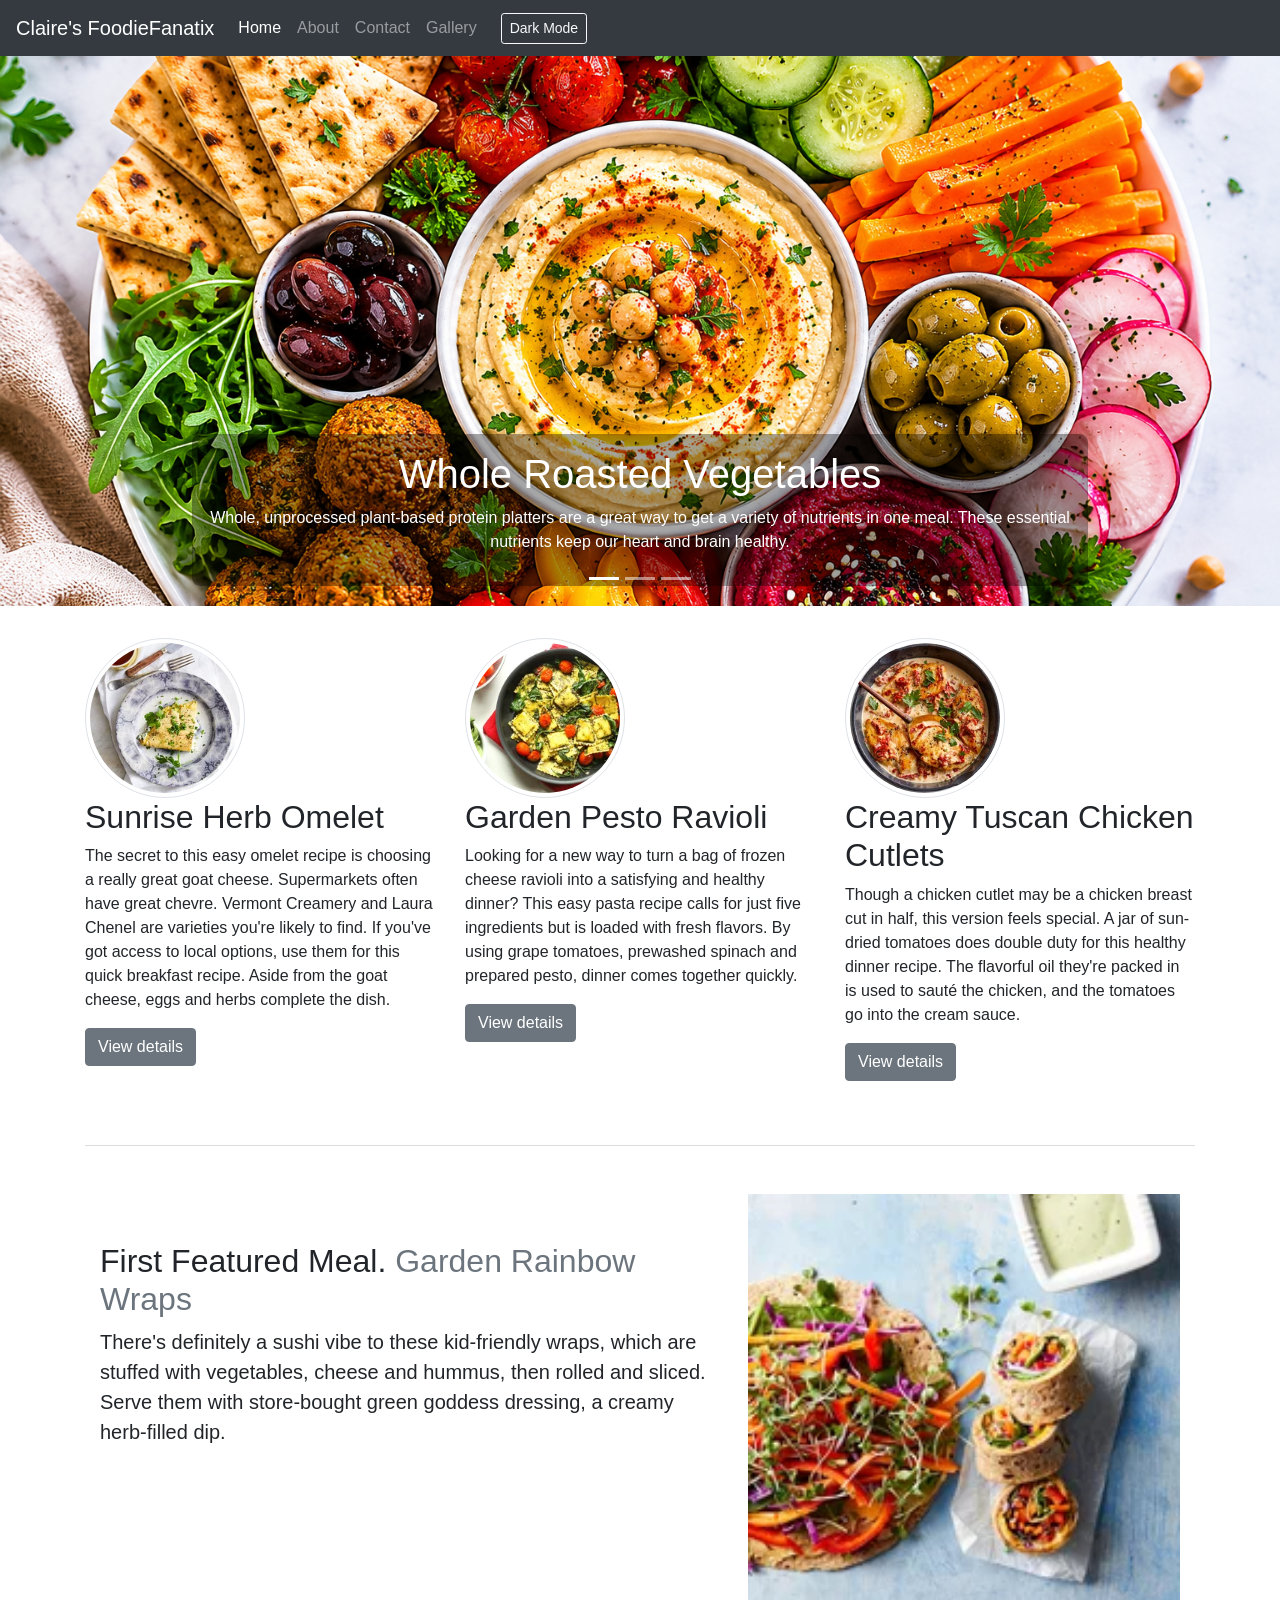
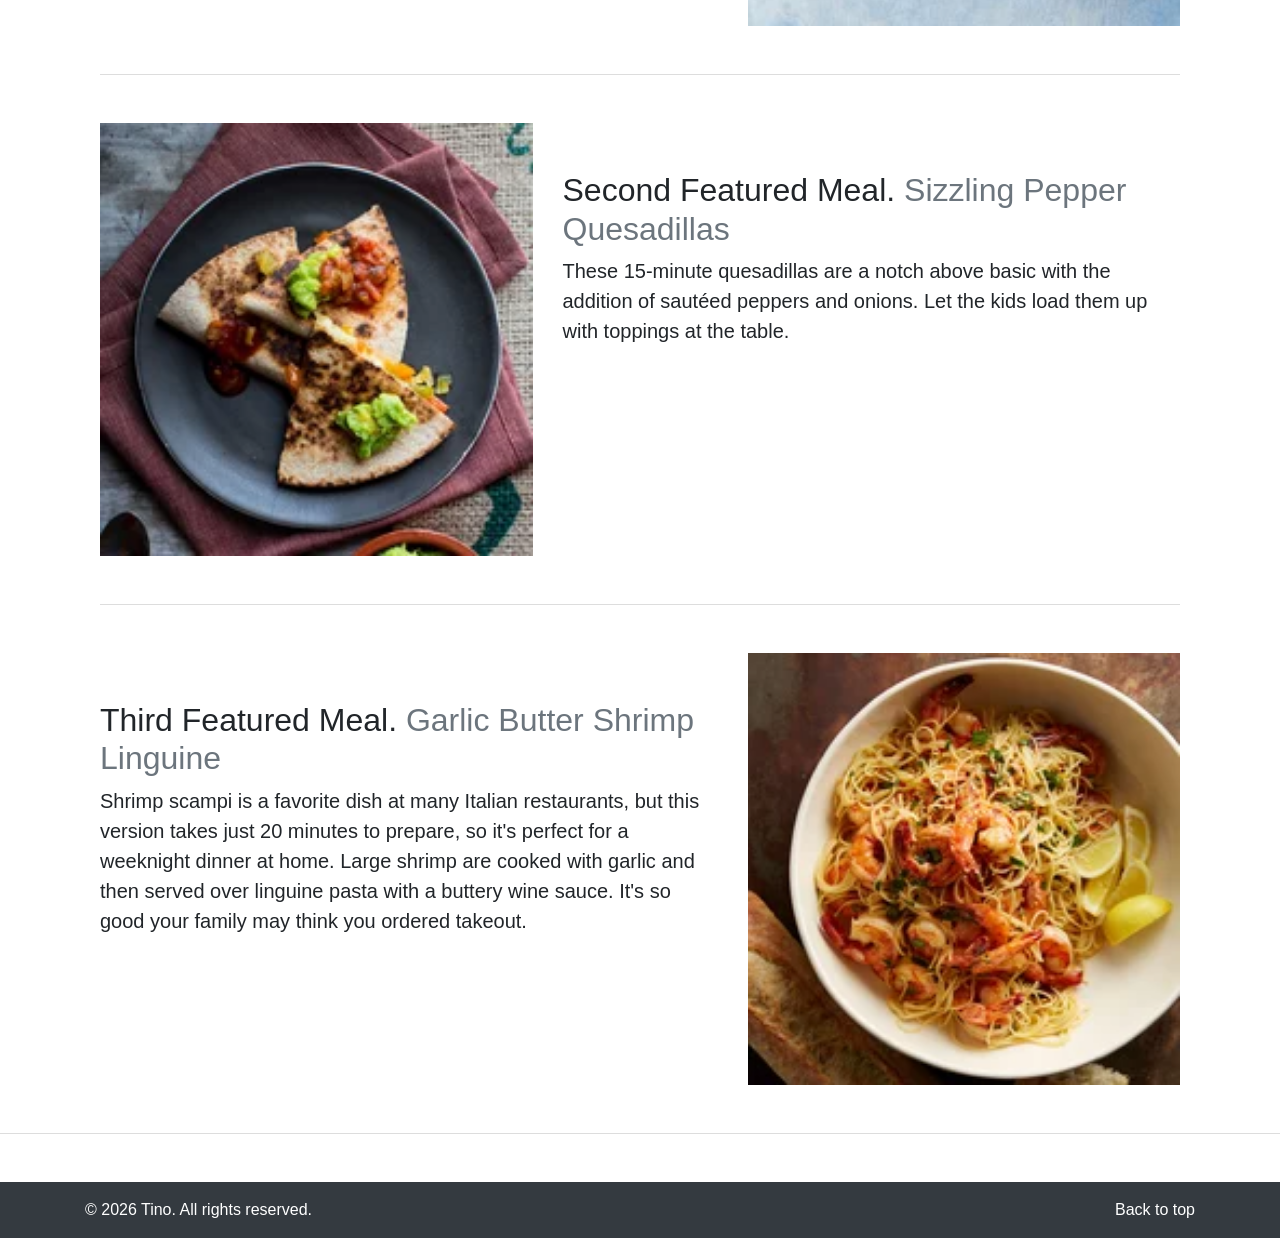
==== index.html @ 899d4d93 "added project files" ====
<!DOCTYPE html>
<html lang="en">
<head>
  <meta charset="utf-8">
  <meta name="viewport" content="width=device-width, initial-scale=1, shrink-to-fit=no">
  <title>FoodieFanatix</title>
  <link rel="stylesheet" href="css/bootstrap.min.css">
  <link rel="stylesheet" href="css/custom.css">
</head>
<body>
  <header>
    <nav class="navbar navbar-expand-lg navbar-dark bg-dark">
      <a href="index.html" class="navbar-brand">Claire's FoodieFanatix</a>

      <button
        class="navbar-toggler"
        type="button"
        data-toggle="collapse"
        data-target="#navbar"
        aria-controls="navbar"
        aria-expanded="false"
        aria-label="Toggle navigation"
      >
        <span class="navbar-toggler-icon"></span>
      </button>

      <div class="collapse navbar-collapse" id="navbar">
        <div class="navbar-nav">
          <a href="index.html" class="nav-item nav-link active">Home</a>
          <a href="about.html" class="nav-item nav-link">About</a>
          <a href="contact.html" class="nav-item nav-link">Contact</a>
          <a href="gallery.html" class="nav-item nav-link">Gallery</a>
        </div>

        <button id="darkModeToggle" class="btn btn-outline-light btn-sm ml-lg-3 mt-2 mt-lg-0" type="button">
          Dark Mode
        </button>
      </div>
    </nav>
  </header>

  <main>
    <div id="carouselImg" class="carousel slide carouselImg" data-ride="carousel">
      <ol class="carousel-indicators">
        <li data-target="#carouselImg" data-slide-to="0" class="active"></li>
        <li data-target="#carouselImg" data-slide-to="1"></li>
        <li data-target="#carouselImg" data-slide-to="2"></li>
      </ol>

      <div class="carousel-inner text-center">
        <div class="carousel-item active">
          <img src="img/tino platter vegan.png" width="300" height="550" class="d-block w-100" alt="Whole roasted vegetables platter">
          <div class="carousel-caption">
            <h1>Whole Roasted Vegetables</h1>
            <p>
              Whole, unprocessed plant-based protein platters are a great way to get a variety of nutrients in one meal.
              These essential nutrients keep our heart and brain healthy.
            </p>
          </div>
        </div>

        <div class="carousel-item">
          <img src="img/ella-olsson.jpg" width="300" height="550" class="d-block w-100" alt="Pumpkin seeds dish">
          <div class="carousel-caption">
            <h1>Pumpkin Seed</h1>
            <p>
              Pumpkin seeds are a popular snack and ingredient in various dishes. They are considered healthy due to
              their high protein content and essential nutrients.
            </p>
          </div>
        </div>

        <div class="carousel-item">
          <img src="img/annania vegan platter.jpg" width="300" height="550" class="d-block w-100" alt="AvoBean vegan platter">
          <div class="carousel-caption">
            <h1>AvoBean Vegan Platter</h1>
            <p>
              AvoBean Vegan Platter is a dish of roasted vegetables and plant-based protein, providing a nutritious
              and delicious meal option.
            </p>
          </div>
        </div>
      </div>
    </div>

    <div class="container team">
      <div class="row">
        <div class="col-lg-4">
          <img src="img/meal H 0 (6).webp" class="img-thumbnail rounded-circle" width="160" alt="Sunrise herb omelet">
          <h2>Sunrise Herb Omelet</h2>
          <p>
            The secret to this easy omelet recipe is choosing a really great goat cheese. Supermarkets often have great
            chevre. Vermont Creamery and Laura Chenel are varieties you're likely to find. If you've got access to local
            options, use them for this quick breakfast recipe. Aside from the goat cheese, eggs and herbs complete the dish.
          </p>
          <p><a href="#" class="btn btn-secondary" role="button">View details</a></p>
        </div>

        <div class="col-lg-4">
          <img src="img/meal H 0 (2).webp" class="img-thumbnail rounded-circle" width="160" alt="Garden pesto ravioli">
          <h2>Garden Pesto Ravioli</h2>
          <p>
            Looking for a new way to turn a bag of frozen cheese ravioli into a satisfying and healthy dinner? This easy
            pasta recipe calls for just five ingredients but is loaded with fresh flavors. By using grape tomatoes,
            prewashed spinach and prepared pesto, dinner comes together quickly.
          </p>
          <p><a href="#" class="btn btn-secondary" role="button">View details</a></p>
        </div>

        <div class="col-lg-4">
          <img src="img/meal H 0 (1).webp" class="img-thumbnail rounded-circle" width="160" alt="Creamy Tuscan chicken cutlets">
          <h2>Creamy Tuscan Chicken Cutlets</h2>
          <p>
            Though a chicken cutlet may be a chicken breast cut in half, this version feels special. A jar of sun-dried
            tomatoes does double duty for this healthy dinner recipe. The flavorful oil they're packed in is used to
            sauté the chicken, and the tomatoes go into the cream sauce.
          </p>
          <p><a href="#" class="btn btn-secondary" role="button">View details</a></p>
        </div>
      </div>

      <hr class="section-divider">

      <div class="container">
        <div class="row">
          <div class="col-md-7">
            <h2 class="feature-heading">First Featured Meal. <span class="text-muted">Garden Rainbow Wraps</span></h2>
            <p class="lead">
              There's definitely a sushi vibe to these kid-friendly wraps, which are stuffed with vegetables, cheese
              and hummus, then rolled and sliced. Serve them with store-bought green goddess dressing, a creamy
              herb-filled dip.
            </p>
          </div>
          <div class="col-md-5">
            <img src="img/meal H 0 (5).webp" width="100%" class="bd-placeholder-img bd-placeholder-img-lg img-fluid mx-auto" alt="Garden rainbow wraps">
          </div>
        </div>

        <hr class="section-divider">

        <div class="row">
          <div class="col-md-7 order-md-2">
            <h2 class="feature-heading">Second Featured Meal. <span class="text-muted">Sizzling Pepper Quesadillas</span></h2>
            <p class="lead">
              These 15-minute quesadillas are a notch above basic with the addition of sautéed peppers and onions.
              Let the kids load them up with toppings at the table.
            </p>
          </div>
          <div class="col-md-5 order-md-1">
            <img src="img/meal H 0 (7).webp" width="100%" class="bd-placeholder-img bd-placeholder-img-lg img-fluid mx-auto" alt="Sizzling pepper quesadillas">
          </div>
        </div>

        <hr class="section-divider">

        <div class="row">
          <div class="col-md-7">
            <h2 class="feature-heading">Third Featured Meal. <span class="text-muted">Garlic Butter Shrimp Linguine</span></h2>
            <p class="lead">
              Shrimp scampi is a favorite dish at many Italian restaurants, but this version takes just 20 minutes to
              prepare, so it's perfect for a weeknight dinner at home. Large shrimp are cooked with garlic and then
              served over linguine pasta with a buttery wine sauce. It's so good your family may think you ordered takeout.
            </p>
          </div>
          <div class="col-md-5">
            <img src="img/meal H 0 (3).webp" width="100%" class="bd-placeholder-img bd-placeholder-img-lg img-fluid mx-auto" alt="Garlic butter shrimp linguine">
          </div>
        </div>
      </div>
    </div>

    <hr class="section-divider">

    <footer class="footer-section bg-dark text-white py-3">
      <div class="container">
        <p class="float-right"><a href="#" class="text-white">Back to top</a></p>
        <p class="mb-0">&copy; 2026 Tino. All rights reserved.</p>
      </div>
    </footer>
  </main>

  <script src="js/jquery-3.6.0.min.js"></script>
  <script src="js/bootstrap.min.js"></script>
  <script>
    const toggleButton = document.getElementById("darkModeToggle");
    const body = document.body;

    if (localStorage.getItem("darkMode") === "enabled") {
      body.classList.add("dark-mode");
      toggleButton.textContent = "Light Mode";
    } else {
      toggleButton.textContent = "Dark Mode";
    }

    toggleButton.addEventListener("click", function () {
      body.classList.toggle("dark-mode");

      if (body.classList.contains("dark-mode")) {
        localStorage.setItem("darkMode", "enabled");
        toggleButton.textContent = "Light Mode";
      } else {
        localStorage.setItem("darkMode", "disabled");
        toggleButton.textContent = "Dark Mode";
      }
    });
  </script>
</body>
</html>
---- css/custom.css ----
body {
  transition: background-color 0.3s ease, color 0.3s ease;
}

.navbar,
.footer-section,
.carousel-caption,
.form-control,
.btn,
.img-thumbnail,
.card,
section,
main {
  transition: all 0.3s ease;
}

/* General spacing */
.team {
  margin-top: 2rem;
  margin-bottom: 2rem;
}

.section-divider {
  margin: 3rem 0;
  border-top: 1px solid #ddd;
}

.feature-heading {
  margin-top: 3rem;
  font-weight: 400;
}

.carouselImg img {
  object-fit: cover;
}

.carousel-caption {
  background: rgba(0, 0, 0, 0.35);
  border-radius: 8px;
  padding: 1rem;
}

/* Dark mode base */
body.dark-mode {
  background-color: #121212;
  color: #f1f1f1;
}

/* Text */
body.dark-mode h1,
body.dark-mode h2,
body.dark-mode h3,
body.dark-mode h4,
body.dark-mode h5,
body.dark-mode h6,
body.dark-mode p,
body.dark-mode li,
body.dark-mode label,
body.dark-mode span,
body.dark-mode small {
  color: #f1f1f1;
}

body.dark-mode .text-muted {
  color: #c9c9c9 !important;
}

body.dark-mode a {
  color: #9ecbff;
}

body.dark-mode a:hover {
  color: #c7e0ff;
  text-decoration: none;
}

/* Navbar */
body.dark-mode .navbar {
  background-color: #000 !important;
}

body.dark-mode .navbar-brand,
body.dark-mode .nav-link {
  color: #f1f1f1 !important;
}

body.dark-mode .nav-link.active {
  color: #9ecbff !important;
}

/* Main sections */
body.dark-mode main,
body.dark-mode .container,
body.dark-mode .row,
body.dark-mode #page,
body.dark-mode #content {
  background-color: transparent;
  color: inherit;
}

/* Carousel */
body.dark-mode .carousel-caption {
  background: rgba(0, 0, 0, 0.6);
}

/* Images */
body.dark-mode .img-thumbnail {
  background-color: #1e1e1e;
  border-color: #444;
}

/* Buttons */
body.dark-mode .btn-outline-light {
  color: #fff;
  border-color: #fff;
}

body.dark-mode .btn-outline-light:hover {
  background-color: #fff;
  color: #000;
}

body.dark-mode .btn-secondary {
  background-color: #444;
  border-color: #444;
  color: #fff;
}

body.dark-mode .btn-secondary:hover {
  background-color: #5a5a5a;
  border-color: #5a5a5a;
}

/* Horizontal lines */
body.dark-mode hr,
body.dark-mode .section-divider {
  border-color: #444;
}

/* Footer */
body.dark-mode .footer-section {
  background-color: #000 !important;
  color: #f1f1f1;
}

body.dark-mode .footer-section a {
  color: #f1f1f1;
}

/* Contact form */
body.dark-mode .form-control,
body.dark-mode input,
body.dark-mode textarea,
body.dark-mode select {
  background-color: #1e1e1e;
  color: #f1f1f1;
  border: 1px solid #555;
}

body.dark-mode .form-control::placeholder,
body.dark-mode input::placeholder,
body.dark-mode textarea::placeholder {
  color: #bdbdbd;
}

body.dark-mode .form-control:focus,
body.dark-mode input:focus,
body.dark-mode textarea:focus,
body.dark-mode select:focus {
  background-color: #1e1e1e;
  color: #f1f1f1;
  border-color: #888;
  box-shadow: 0 0 0 0.2rem rgba(255, 255, 255, 0.08);
}


#galleryCarousel img {
  object-fit: cover;
}

.meal img,
#grid img {
  margin: 6px;
  border-radius: 8px;
}
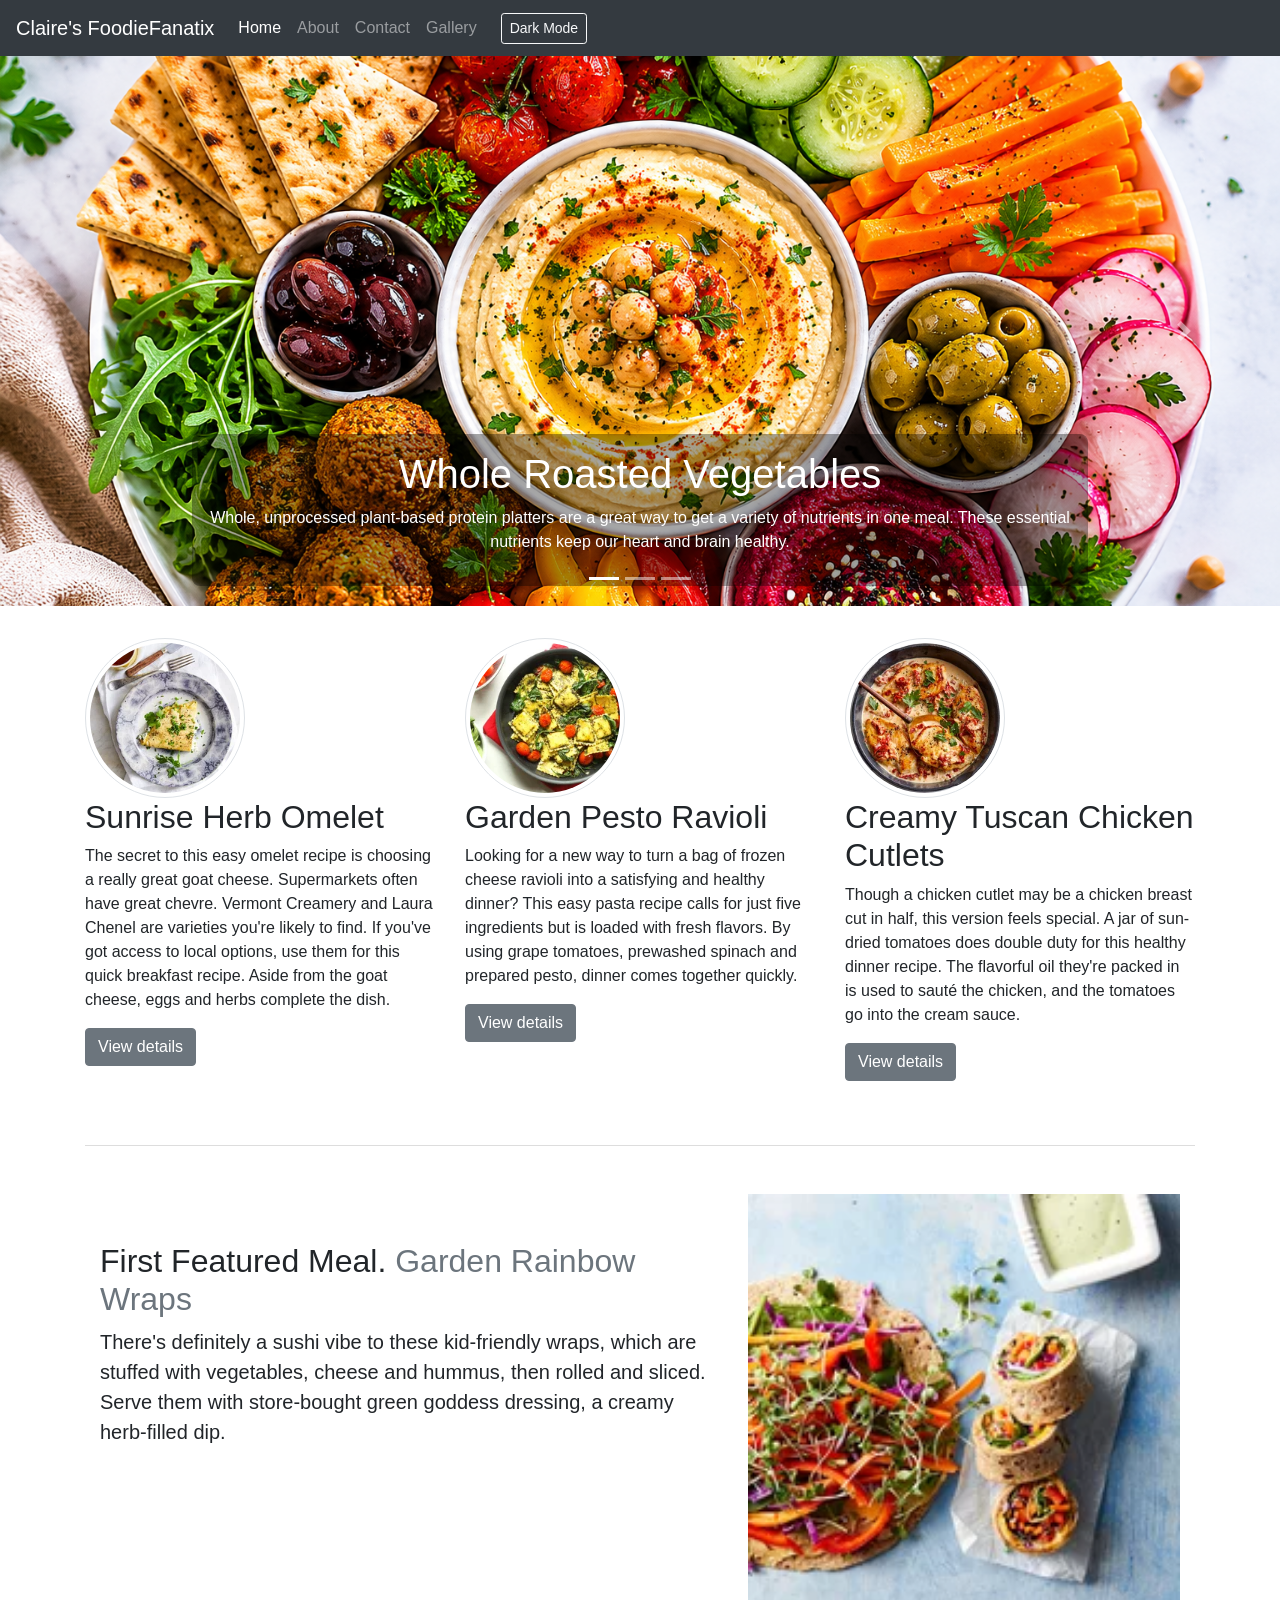
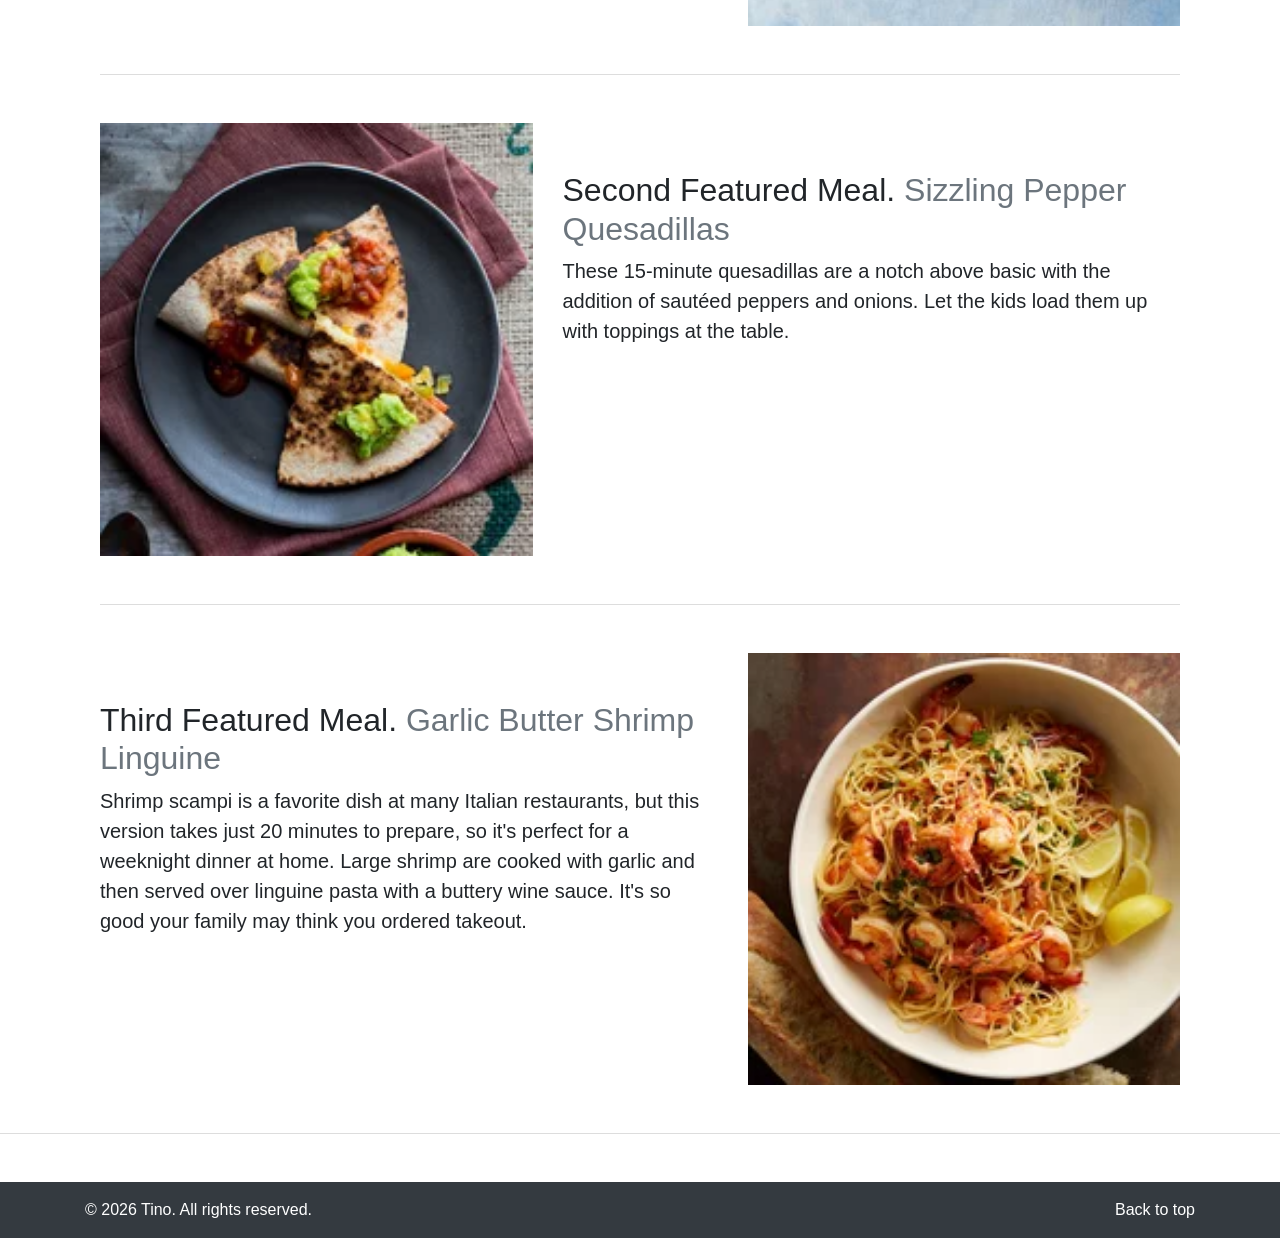
==== commit 7134e905: "corrected href links" ====
--- a/index.html
+++ b/index.html
@@ -7,7 +7,7 @@
   <link rel="stylesheet" href="css/bootstrap.min.css">
   <link rel="stylesheet" href="css/custom.css">
 </head>
-<body>
+<body id="top">
   <header>
     <nav class="navbar navbar-expand-lg navbar-dark bg-dark">
       <a href="index.html" class="navbar-brand">Claire's FoodieFanatix</a>
@@ -81,6 +81,15 @@
           </div>
         </div>
       </div>
+
+      <a class="carousel-control-prev" href="#carouselImg" role="button" data-slide="prev">
+        <span class="carousel-control-prev-icon" aria-hidden="true"></span>
+        <span class="sr-only">Previous</span>
+      </a>
+      <a class="carousel-control-next" href="#carouselImg" role="button" data-slide="next">
+        <span class="carousel-control-next-icon" aria-hidden="true"></span>
+        <span class="sr-only">Next</span>
+      </a>
     </div>
 
     <div class="container team">
@@ -93,7 +102,7 @@
             chevre. Vermont Creamery and Laura Chenel are varieties you're likely to find. If you've got access to local
             options, use them for this quick breakfast recipe. Aside from the goat cheese, eggs and herbs complete the dish.
           </p>
-          <p><a href="#" class="btn btn-secondary" role="button">View details</a></p>
+          <p><a href="#featured-wraps" class="btn btn-secondary" role="button">View details</a></p>
         </div>
 
         <div class="col-lg-4">
@@ -104,7 +113,7 @@
             pasta recipe calls for just five ingredients but is loaded with fresh flavors. By using grape tomatoes,
             prewashed spinach and prepared pesto, dinner comes together quickly.
           </p>
-          <p><a href="#" class="btn btn-secondary" role="button">View details</a></p>
+          <p><a href="#featured-quesadillas" class="btn btn-secondary" role="button">View details</a></p>
         </div>
 
         <div class="col-lg-4">
@@ -115,14 +124,14 @@
             tomatoes does double duty for this healthy dinner recipe. The flavorful oil they're packed in is used to
             sauté the chicken, and the tomatoes go into the cream sauce.
           </p>
-          <p><a href="#" class="btn btn-secondary" role="button">View details</a></p>
+          <p><a href="#featured-linguine" class="btn btn-secondary" role="button">View details</a></p>
         </div>
       </div>
 
       <hr class="section-divider">
 
       <div class="container">
-        <div class="row">
+        <div class="row" id="featured-wraps">
           <div class="col-md-7">
             <h2 class="feature-heading">First Featured Meal. <span class="text-muted">Garden Rainbow Wraps</span></h2>
             <p class="lead">
@@ -138,7 +147,7 @@
 
         <hr class="section-divider">
 
-        <div class="row">
+        <div class="row" id="featured-quesadillas">
           <div class="col-md-7 order-md-2">
             <h2 class="feature-heading">Second Featured Meal. <span class="text-muted">Sizzling Pepper Quesadillas</span></h2>
             <p class="lead">
@@ -153,7 +162,7 @@
 
         <hr class="section-divider">
 
-        <div class="row">
+        <div class="row" id="featured-linguine">
           <div class="col-md-7">
             <h2 class="feature-heading">Third Featured Meal. <span class="text-muted">Garlic Butter Shrimp Linguine</span></h2>
             <p class="lead">
@@ -173,7 +182,7 @@
 
     <footer class="footer-section bg-dark text-white py-3">
       <div class="container">
-        <p class="float-right"><a href="#" class="text-white">Back to top</a></p>
+        <p class="float-right"><a href="#top" class="text-white">Back to top</a></p>
         <p class="mb-0">&copy; 2026 Tino. All rights reserved.</p>
       </div>
     </footer>
